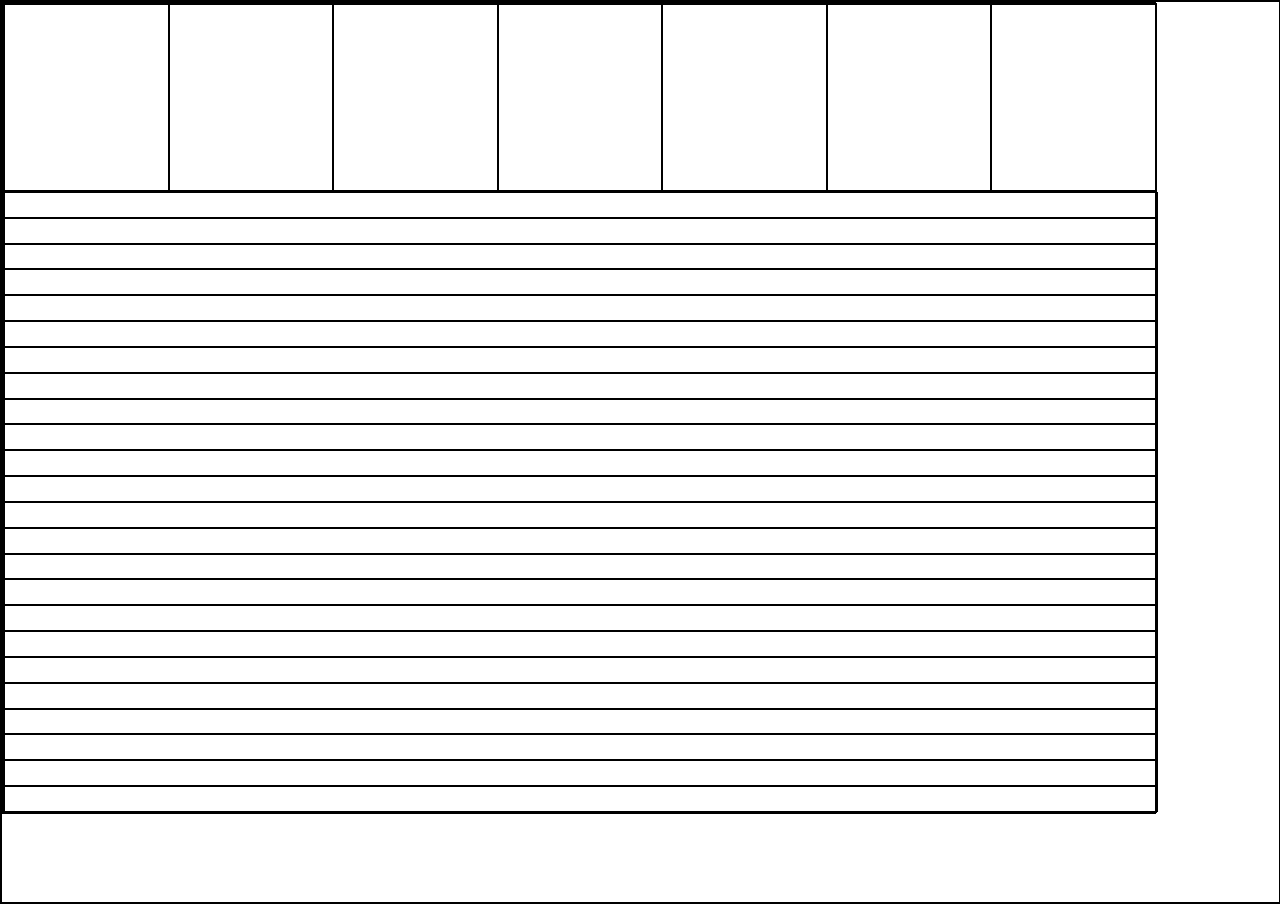
==== main.html @ 1be4daf4 "new file:   main.html 	new file:   scripts/app.js 	new file:   styles/main.css" ====
<!DOCTYPE html>
<html lang="en">
<head>
    <meta charset="UTF-8">
    <meta name="viewport" content="width=device-width, initial-scale=1.0">
    <title>Weather</title>
    <link rel="stylesheet" href="./styles/main.css">
</head>
<body>
    <div class="container">
        <div class="days">
            <div class="day"></div>
            <div class="day"></div>
            <div class="day"></div>
            <div class="day"></div>
            <div class="day"></div>
            <div class="day"></div>
            <div class="day"></div>
        </div>
        <div class="hours">
            <div class="hour"></div>
            <div class="hour"></div>
            <div class="hour"></div>
            <div class="hour"></div>
            <div class="hour"></div>
            <div class="hour"></div>
            <div class="hour"></div>
            <div class="hour"></div>
            <div class="hour"></div>
            <div class="hour"></div>
            <div class="hour"></div>
            <div class="hour"></div>
            <div class="hour"></div>
            <div class="hour"></div>
            <div class="hour"></div>
            <div class="hour"></div>
            <div class="hour"></div>
            <div class="hour"></div>
            <div class="hour"></div>
            <div class="hour"></div>
            <div class="hour"></div>
            <div class="hour"></div>
            <div class="hour"></div>
            <div class="hour"></div>
        </div>
    </div>
</body>
</html>
---- styles/main.css ----
* {
    padding: 0;
    margin: 0;
    border: 1px solid black;
}

body {
    width: 100dvw;
    height: 100dvh;
}

.container {
    width: 90%;
    height: 90%;
    display: flex;
    flex-direction: column;
}

.days {
    width: 100%;
    height: 30%;
    display: flex;
    flex-direction: row;
}

.hours {
    width: 100%;
    height: 100%;
    display: flex;
    flex-direction: column;

}

.hour {
    width: 100%;
    height: 100%;
}

.day {    
    width: 100%;
    height: 100%;
}
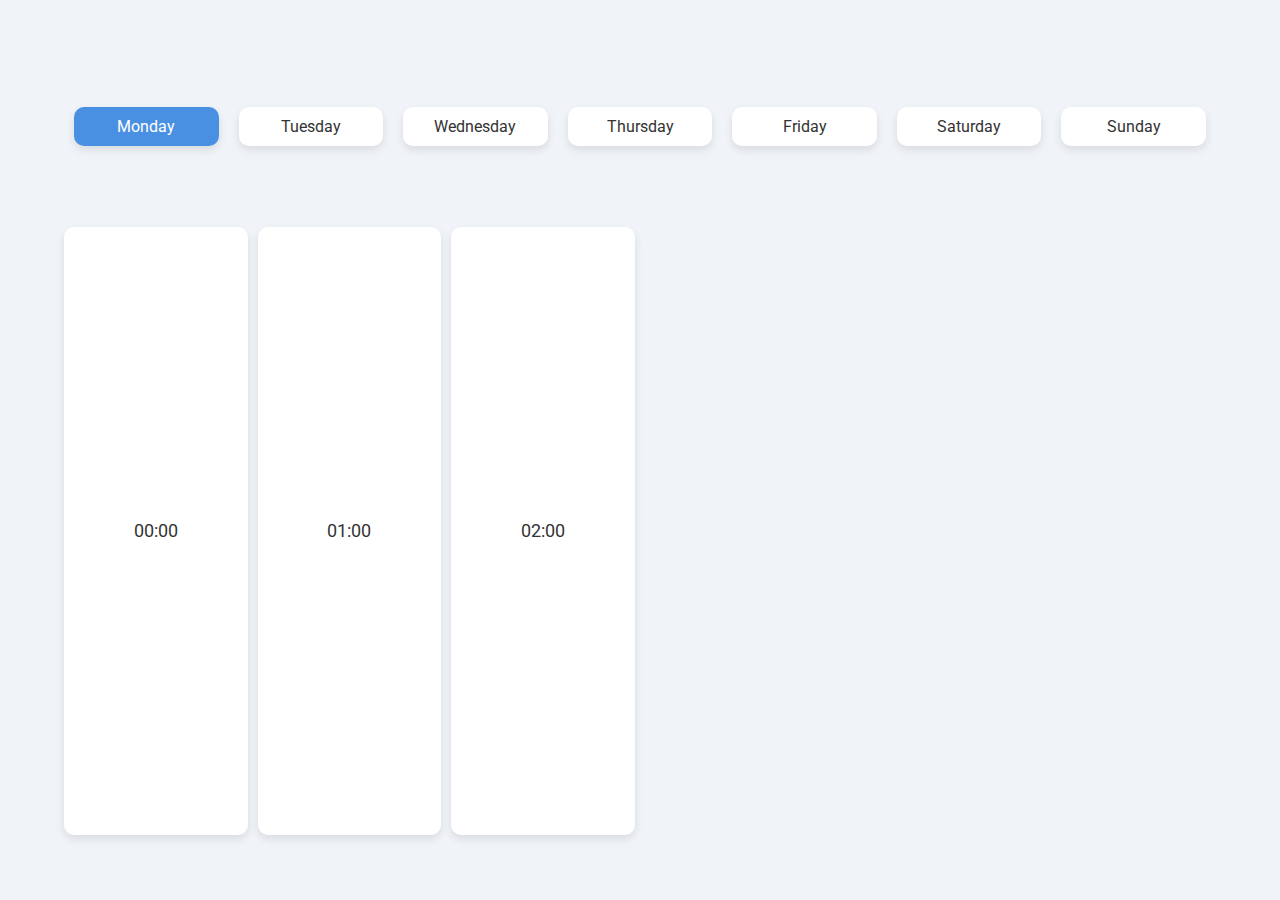
==== commit ee05cbbf: "- fetch api" ====
--- a/main.html
+++ b/main.html
@@ -4,45 +4,42 @@
     <meta charset="UTF-8">
     <meta name="viewport" content="width=device-width, initial-scale=1.0">
     <title>Weather</title>
+    <link href="https://fonts.googleapis.com/css2?family=Roboto:wght@400;700&display=swap" rel="stylesheet">
+    <link href="https://fonts.googleapis.com/css2?family=Roboto:wght@400;700&display=swap" rel="stylesheet">
     <link rel="stylesheet" href="./styles/main.css">
 </head>
 <body>
     <div class="container">
+        <!-- Sezione giorni della settimana -->
         <div class="days">
-            <div class="day"></div>
-            <div class="day"></div>
-            <div class="day"></div>
-            <div class="day"></div>
-            <div class="day"></div>
-            <div class="day"></div>
-            <div class="day"></div>
+            <div class="day selected">Monday</div>
+            <div class="day">Tuesday</div>
+            <div class="day">Wednesday</div>
+            <div class="day">Thursday</div>
+            <div class="day">Friday</div>
+            <div class="day">Saturday</div>
+            <div class="day">Sunday</div>
         </div>
+        
+        <!-- Sezione ore della giornata -->
         <div class="hours">
-            <div class="hour"></div>
-            <div class="hour"></div>
-            <div class="hour"></div>
-            <div class="hour"></div>
-            <div class="hour"></div>
-            <div class="hour"></div>
-            <div class="hour"></div>
-            <div class="hour"></div>
-            <div class="hour"></div>
-            <div class="hour"></div>
-            <div class="hour"></div>
-            <div class="hour"></div>
-            <div class="hour"></div>
-            <div class="hour"></div>
-            <div class="hour"></div>
-            <div class="hour"></div>
-            <div class="hour"></div>
-            <div class="hour"></div>
-            <div class="hour"></div>
-            <div class="hour"></div>
-            <div class="hour"></div>
-            <div class="hour"></div>
-            <div class="hour"></div>
-            <div class="hour"></div>
+            <div class="hour">00:00</div>
+            <div class="hour">01:00</div>
+            <div class="hour">02:00</div>
+            <!-- Aggiungi altre ore -->
         </div>
     </div>
+
+    <script>
+        // Script per cambiare il giorno selezionato
+        const days = document.querySelectorAll('.day');
+        
+        days.forEach(day => {
+            day.addEventListener('click', () => {
+                document.querySelector('.selected').classList.remove('selected');
+                day.classList.add('selected');
+            });
+        });
+    </script>
 </body>
 </html>--- a/styles/main.css
+++ b/styles/main.css
@@ -1,42 +1,82 @@
+/* Reset di base */
 * {
     padding: 0;
     margin: 0;
-    border: 1px solid black;
+    box-sizing: border-box;
 }
 
 body {
-    width: 100dvw;
-    height: 100dvh;
+    font-family: 'Roboto', sans-serif;
+    background-color: #f0f4f8;
+    color: #333;
+    display: flex;
+    justify-content: center;
+    align-items: center;
+    width: 100vw;
+    height: 100vh;
 }
 
+/* Container generale */
 .container {
     width: 90%;
+    max-width: 1200px;
     height: 90%;
     display: flex;
     flex-direction: column;
 }
 
+/* Stile dei giorni della settimana */
 .days {
-    width: 100%;
-    height: 30%;
     display: flex;
-    flex-direction: row;
+    justify-content: space-between;
+    align-items: center;
+    height: 20%;
+    margin-bottom: 20px;
 }
 
+.day {
+    flex: 1;
+    margin: 0 10px;
+    padding: 10px;
+    text-align: center;
+    background-color: #ffffff;
+    border-radius: 10px;
+    box-shadow: 0 4px 8px rgba(0, 0, 0, 0.1);
+    transition: all 0.3s ease;
+    cursor: pointer;
+}
+
+.day:hover {
+    background-color: #d4e0f2;
+    transform: translateY(-5px);
+}
+
+.selected {
+    background-color: #4a90e2;
+    color: white;
+}
+
+/* Sezione delle ore */
 .hours {
-    width: 100%;
-    height: 100%;
-    display: flex;
-    flex-direction: column;
-
+    display: grid;
+    grid-template-columns: repeat(6, 1fr); /* 6 colonne per 24 ore */
+    gap: 10px;
+    height: 75%;
 }
 
 .hour {
-    width: 100%;
-    height: 100%;
+    padding: 20px;
+    background-color: #ffffff;
+    border-radius: 10px;
+    box-shadow: 0 4px 8px rgba(0, 0, 0, 0.1);
+    display: flex;
+    justify-content: center;
+    align-items: center;
+    font-size: 1.1rem;
+    transition: all 0.3s ease;
 }
 
-.day {    
-    width: 100%;
-    height: 100%;
+.hour:hover {
+    background-color: #f0f8ff;
+    transform: scale(1.05);
 }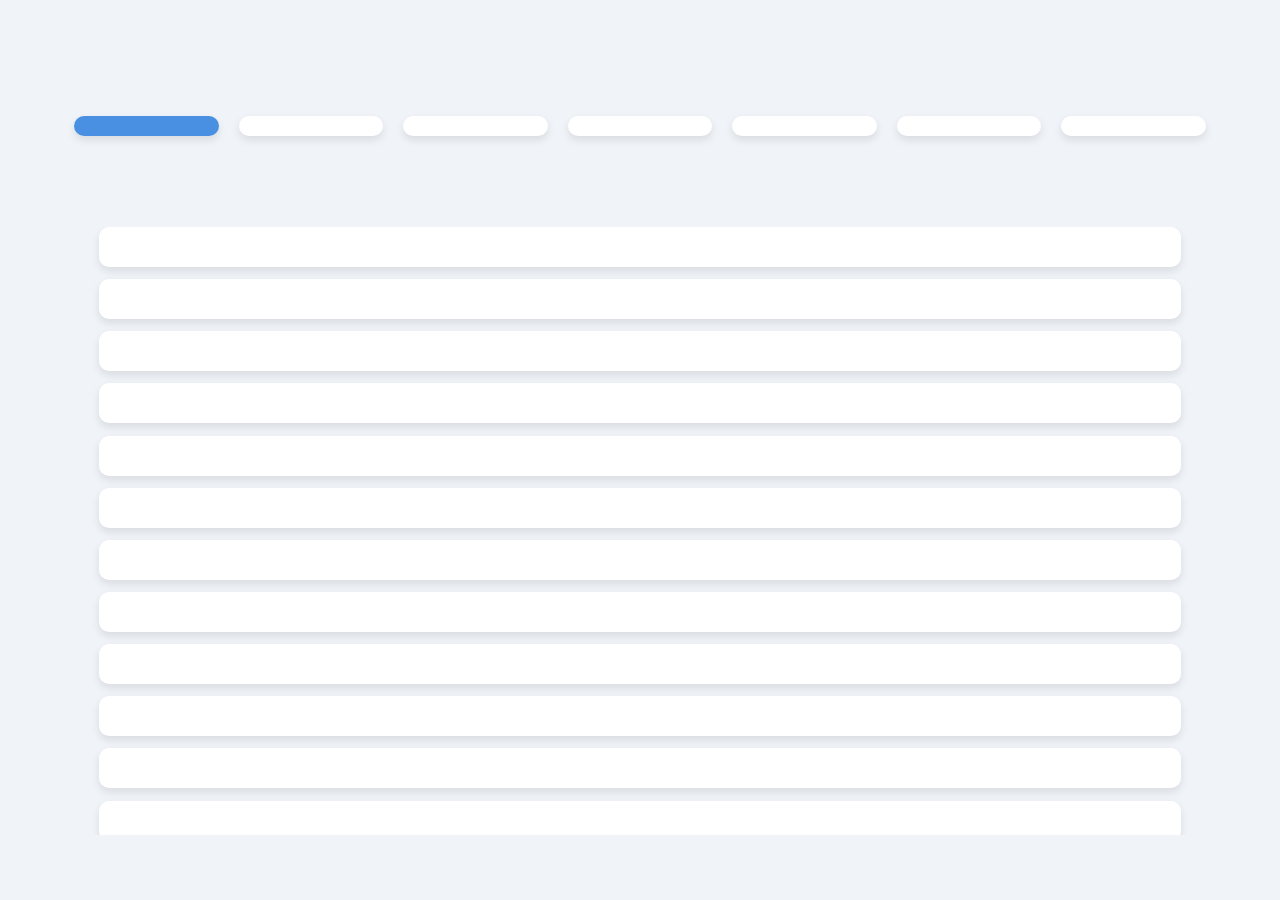
==== commit 18329b09: "- creazione file script.js e creazione funzioni giorni, ore e temp" ====
--- a/main.html
+++ b/main.html
@@ -12,34 +12,140 @@
     <div class="container">
         <!-- Sezione giorni della settimana -->
         <div class="days">
-            <div class="day selected">Monday</div>
-            <div class="day">Tuesday</div>
-            <div class="day">Wednesday</div>
-            <div class="day">Thursday</div>
-            <div class="day">Friday</div>
-            <div class="day">Saturday</div>
-            <div class="day">Sunday</div>
+            <div class="day selected"></div>
+            <div class="day"></div>
+            <div class="day"></div>
+            <div class="day"></div>
+            <div class="day"></div>
+            <div class="day"></div>
+            <div class="day"></div>
         </div>
         
         <!-- Sezione ore della giornata -->
         <div class="hours">
-            <div class="hour">00:00</div>
-            <div class="hour">01:00</div>
-            <div class="hour">02:00</div>
-            <!-- Aggiungi altre ore -->
+            <div class="hour">
+                <div class="time"></div>
+                <div class="temp"></div>
+                <div class="weathercode"></div>
+            </div>
+            <div class="hour">
+                <div class="time"></div>
+                <div class="temp"></div>
+                <div class="weathercode"></div>
+            </div>
+            <div class="hour">
+                <div class="time"></div>
+                <div class="temp"></div>
+                <div class="weathercode"></div>
+            </div>
+            <div class="hour">
+                <div class="time"></div>
+                <div class="temp"></div>
+                <div class="weathercode"></div>
+            </div>
+            <div class="hour">
+                <div class="time"></div>
+                <div class="temp"></div>
+                <div class="weathercode"></div>
+            </div>
+            <div class="hour">
+                <div class="time"></div>
+                <div class="temp"></div>
+                <div class="weathercode"></div>
+            </div>
+            <div class="hour">
+                <div class="time"></div>
+                <div class="temp"></div>
+                <div class="weathercode"></div>
+            </div>
+            <div class="hour">
+                <div class="time"></div>
+                <div class="temp"></div>
+                <div class="weathercode"></div>
+            </div>
+            <div class="hour">
+                <div class="time"></div>
+                <div class="temp"></div>
+                <div class="weathercode"></div>
+            </div>
+            <div class="hour">
+                <div class="time"></div>
+                <div class="temp"></div>
+                <div class="weathercode"></div>
+            </div>
+            <div class="hour">
+                <div class="time"></div>
+                <div class="temp"></div>
+                <div class="weathercode"></div>
+            </div>
+            <div class="hour">
+                <div class="time"></div>
+                <div class="temp"></div>
+                <div class="weathercode"></div>
+            </div>
+            <div class="hour">
+                <div class="time"></div>
+                <div class="temp"></div>
+                <div class="weathercode"></div>
+            </div>
+            <div class="hour">
+                <div class="time"></div>
+                <div class="temp"></div>
+                <div class="weathercode"></div>
+            </div>
+            <div class="hour">
+                <div class="time"></div>
+                <div class="temp"></div>
+                <div class="weathercode"></div>
+            </div>
+            <div class="hour">
+                <div class="time"></div>
+                <div class="temp"></div>
+                <div class="weathercode"></div>
+            </div>
+            <div class="hour">
+                <div class="time"></div>
+                <div class="temp"></div>
+                <div class="weathercode"></div>
+            </div>
+            <div class="hour">
+                <div class="time"></div>
+                <div class="temp"></div>
+                <div class="weathercode"></div>
+            </div>
+            <div class="hour">
+                <div class="time"></div>
+                <div class="temp"></div>
+                <div class="weathercode"></div>
+            </div>
+            <div class="hour">
+                <div class="time"></div>
+                <div class="temp"></div>
+                <div class="weathercode"></div>
+            </div>
+            <div class="hour">
+                <div class="time"></div>
+                <div class="temp"></div>
+                <div class="weathercode"></div>
+            </div>
+            <div class="hour">
+                <div class="time"></div>
+                <div class="temp"></div>
+                <div class="weathercode"></div>
+            </div>
+            <div class="hour">
+                <div class="time"></div>
+                <div class="temp"></div>
+                <div class="weathercode"></div>
+            </div>
+            <div class="hour">
+                <div class="time"></div>
+                <div class="temp"></div>
+                <div class="weathercode"></div>
+            </div>
         </div>
     </div>
-
-    <script>
-        // Script per cambiare il giorno selezionato
-        const days = document.querySelectorAll('.day');
-        
-        days.forEach(day => {
-            day.addEventListener('click', () => {
-                document.querySelector('.selected').classList.remove('selected');
-                day.classList.add('selected');
-            });
-        });
-    </script>
+    <script src="scripts/fetch.js"></script>
+    <script src="scripts/script.js"></script>
 </body>
 </html>--- a/styles/main.css
+++ b/styles/main.css
@@ -59,9 +59,11 @@
 /* Sezione delle ore */
 .hours {
     display: grid;
-    grid-template-columns: repeat(6, 1fr); /* 6 colonne per 24 ore */
-    gap: 10px;
+    grid-template-rows: repeat(24, 1fr);
+    overflow-y: auto;
+    gap: 2%;
     height: 75%;
+    padding: 0 3%;
 }
 
 .hour {
@@ -70,7 +72,6 @@
     border-radius: 10px;
     box-shadow: 0 4px 8px rgba(0, 0, 0, 0.1);
     display: flex;
-    justify-content: center;
     align-items: center;
     font-size: 1.1rem;
     transition: all 0.3s ease;
@@ -79,4 +80,15 @@
 .hour:hover {
     background-color: #f0f8ff;
     transform: scale(1.05);
+}
+
+.hour > div {
+    width: 100%;
+    height: 100%;
+    /*border: 1px solid black;*/
+}
+
+.temp {
+    display: flex;
+    justify-content: flex-end;
 }